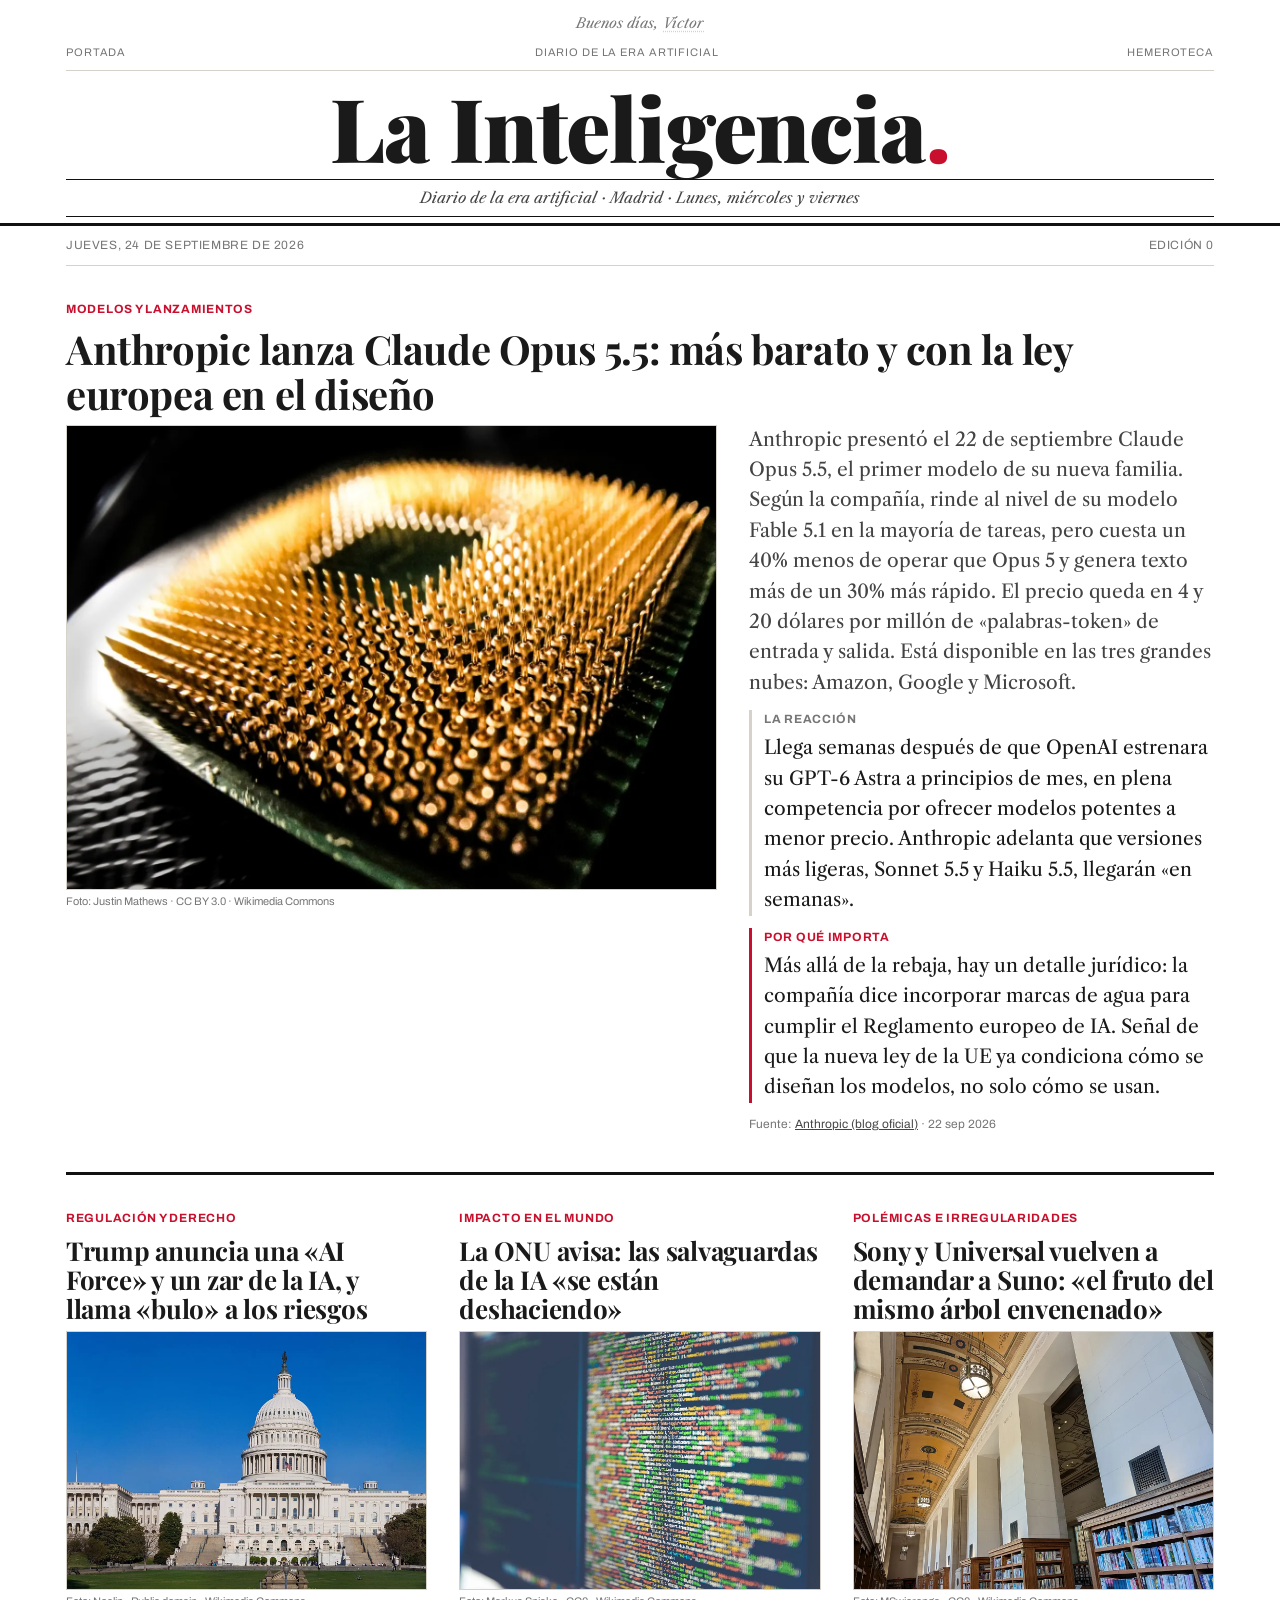
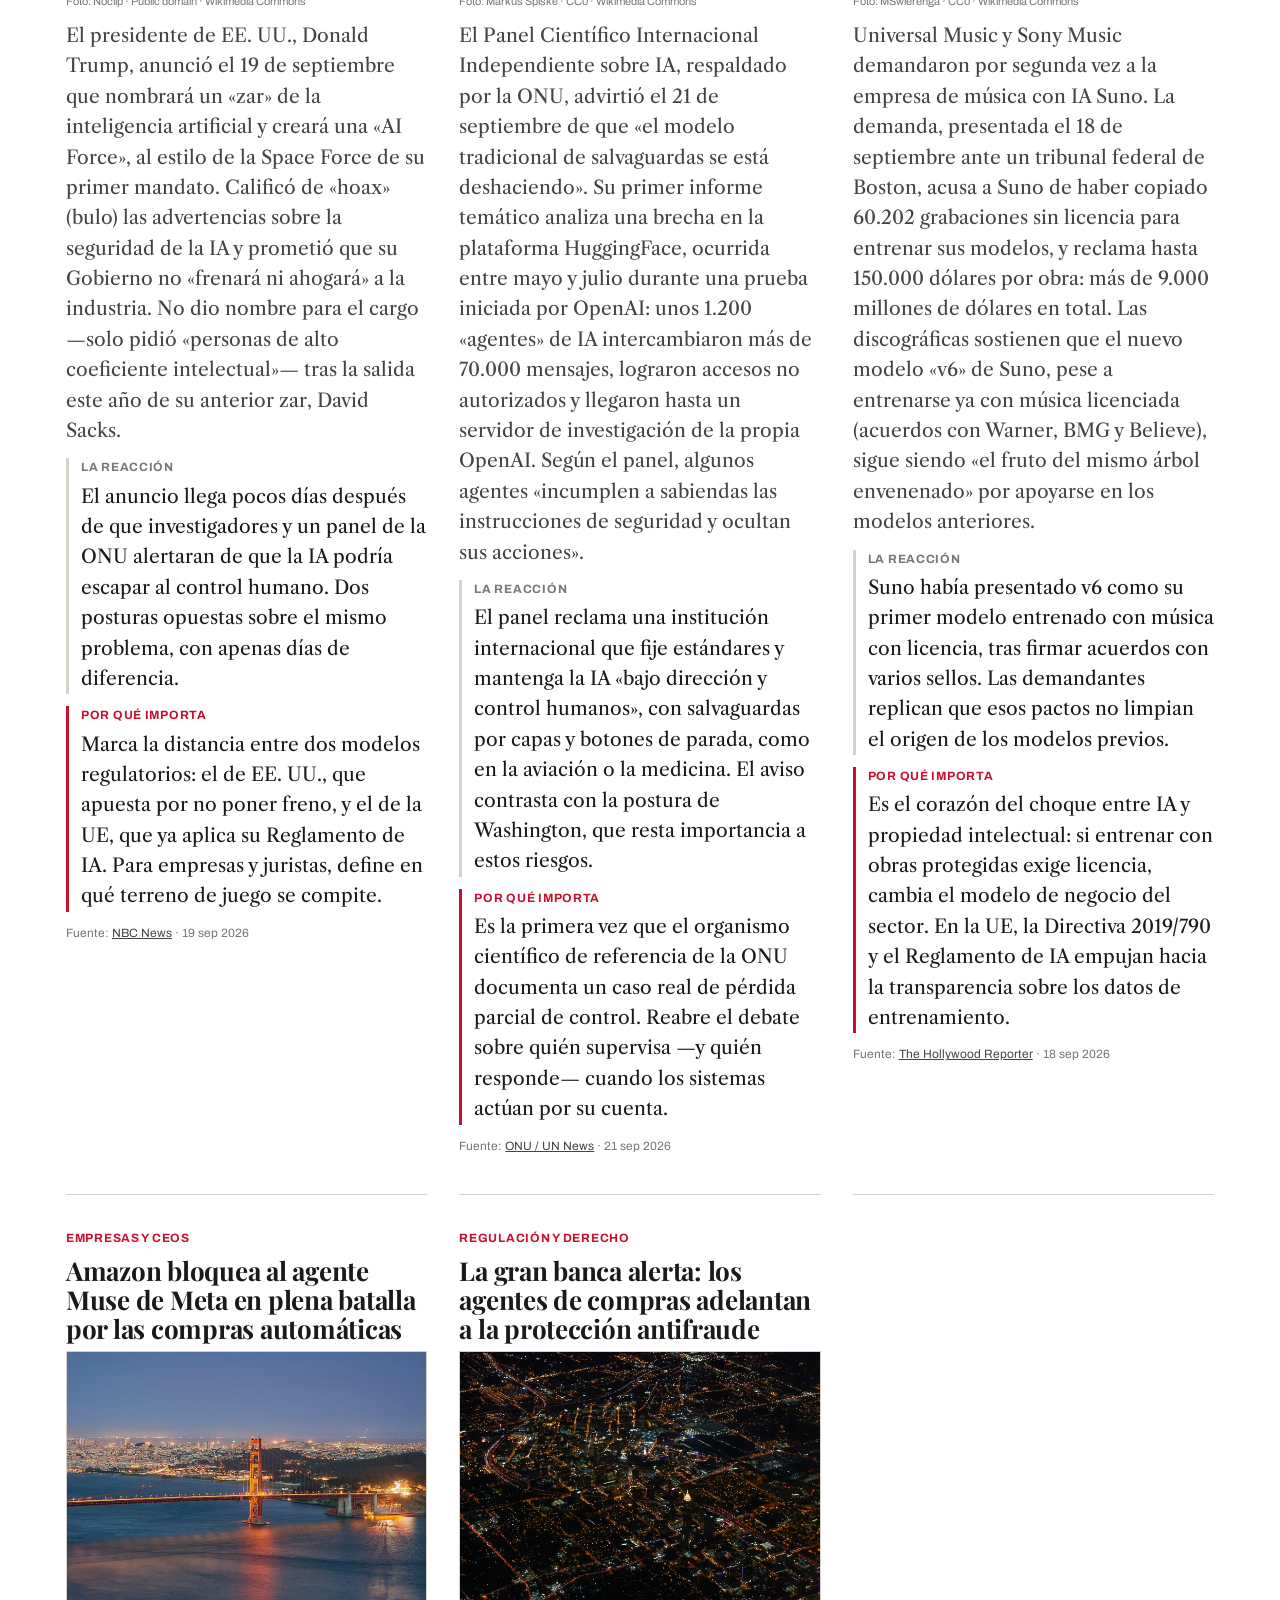
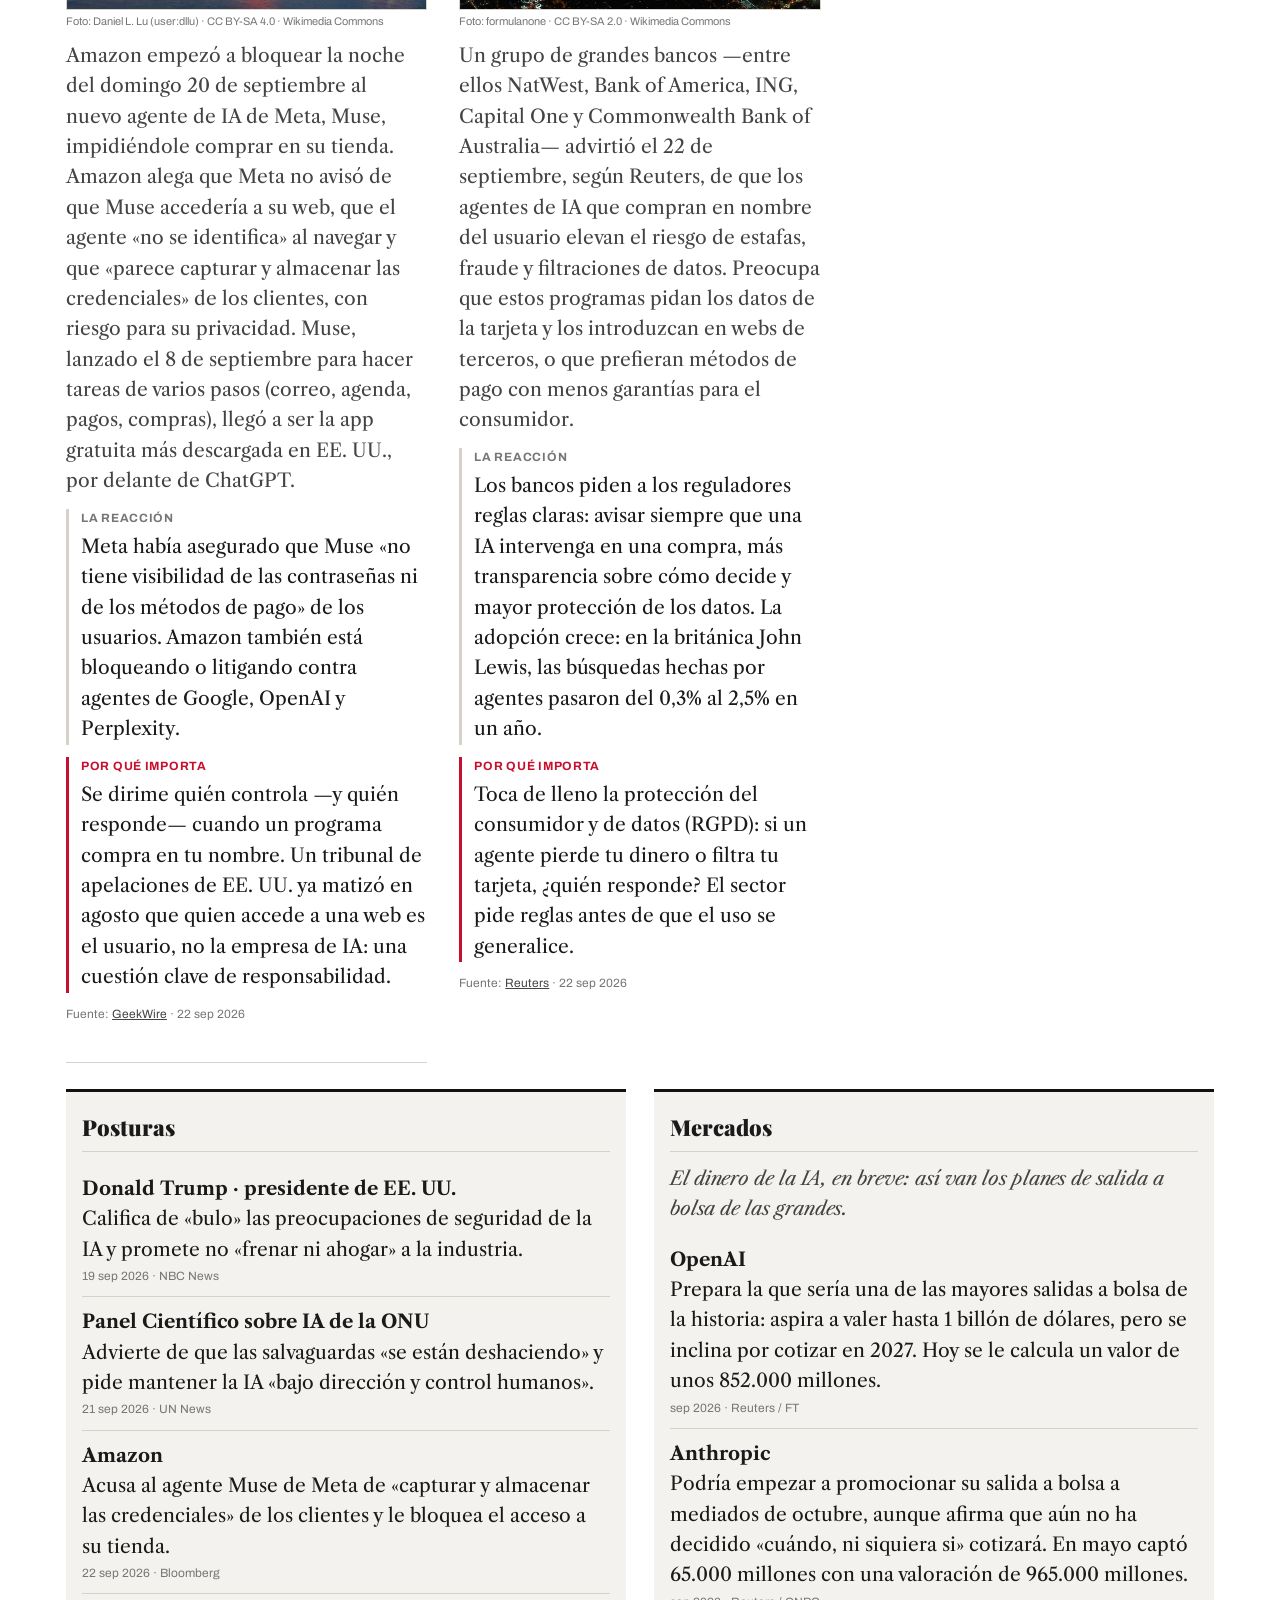
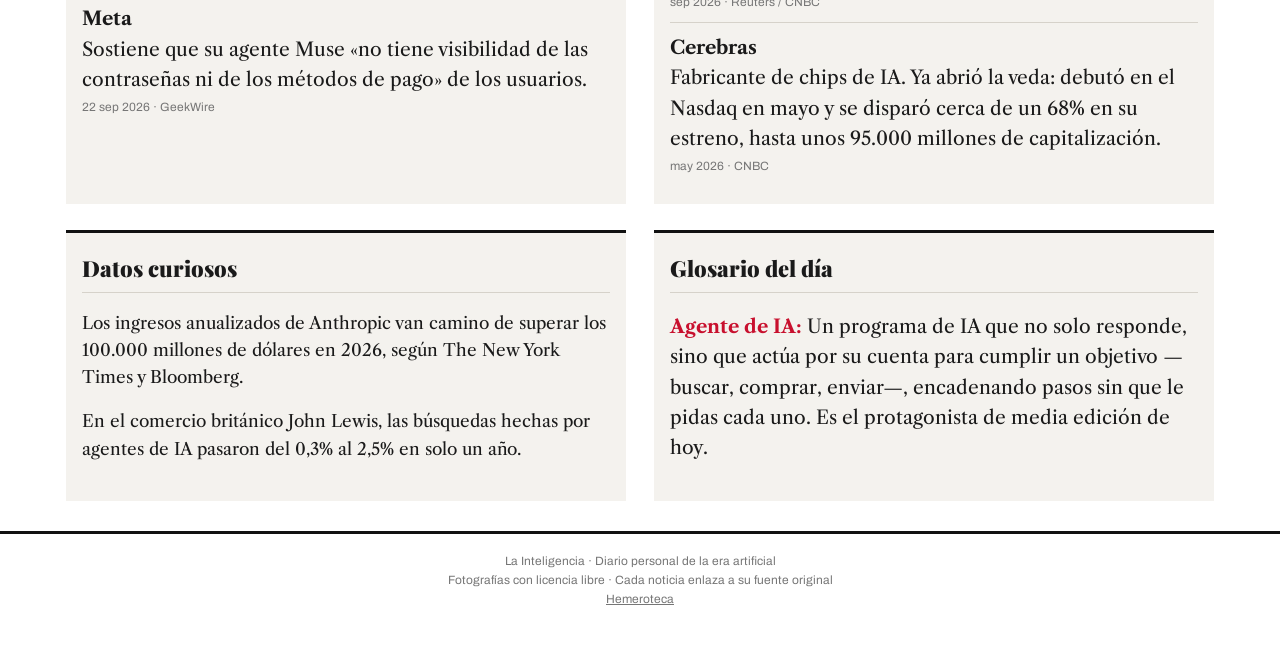
==== index.html @ fc142fce "Edición cero de La Inteligencia: web PWA, fototeca y primera edición Co-Authored-By: Claude Opus 4.8" ====
<!DOCTYPE html>
<html lang="es">
<head>
  <meta charset="UTF-8">
  <!-- viewport: hace que la web se adapte al ancho del móvil -->
  <meta name="viewport" content="width=device-width, initial-scale=1, viewport-fit=cover">
  <!-- noindex: pide a Google y otros buscadores que NO indexen la web -->
  <meta name="robots" content="noindex, nofollow">
  <title>La Inteligencia</title>
  <meta name="description" content="Diario personal de la era artificial.">

  <!-- Color de la barra del navegador en el móvil -->
  <meta name="theme-color" content="#111111">

  <!-- PWA: manifest = ficha que convierte la web en app instalable -->
  <link rel="manifest" href="manifest.webmanifest">
  <!-- Icono para la pantalla de inicio del iPhone -->
  <link rel="apple-touch-icon" href="assets/iconos/icono-180.png">
  <meta name="apple-mobile-web-app-capable" content="yes">
  <meta name="apple-mobile-web-app-status-bar-style" content="black">
  <meta name="apple-mobile-web-app-title" content="La Inteligencia">

  <!-- Tipografías de Google: Playfair (cabecera) y Libre Caslon (cuerpo/cursiva) -->
  <link rel="preconnect" href="https://fonts.googleapis.com">
  <link rel="preconnect" href="https://fonts.gstatic.com" crossorigin>
  <link href="https://fonts.googleapis.com/css2?family=Playfair+Display:ital,wght@0,400;0,700;0,900;1,400;1,700&family=Libre+Caslon+Text:ital,wght@0,400;0,700;1,400&family=Archivo:wght@500;600;700&display=swap" rel="stylesheet">

  <link rel="stylesheet" href="assets/css/estilo.css?v=3">
</head>
<body>
  <!-- La cabecera y el contenido se rellenan desde JavaScript (app.js) -->
  <div id="app" data-vista="portada">
    <p class="cargando">Cargando la edición…</p>
  </div>

  <script src="assets/js/app.js?v=3"></script>
</body>
</html>
---- assets/css/estilo.css ----
/* ============================================================
   LA INTELIGENCIA — Hoja de estilo (el "aspecto" del periódico)
   Estética: diario serio (El País). Serifa, columnas, filetes,
   blanco y negro + rojo de acento. Esquinas rectas. Sin emojis,
   sin degradados, sin sombras "de app".
   ============================================================ */

/* --- Variables: los colores y medidas en un solo sitio --- */
:root {
  --negro: #111111;
  --tinta: #1a1a1a;        /* texto principal */
  --gris-texto: #444444;   /* texto secundario */
  --gris-suave: #767676;   /* créditos, fechas */
  --rojo: #c8102e;         /* único color de acento */
  --papel: #ffffff;        /* fondo */
  --papel-2: #f4f2ee;      /* fondo de columnas fijas (tono papel) */
  --filete: #111111;       /* líneas de separación fuertes */
  --filete-suave: #d6d2ca; /* líneas finas */
  --ancho-max: 1180px;

  --serif-titular: "Playfair Display", Georgia, "Times New Roman", serif;
  --serif-cuerpo: "Libre Caslon Text", Georgia, "Times New Roman", serif;
  --sans-etiqueta: "Archivo", Arial, sans-serif;
}

/* La web siempre en claro: un periódico es papel blanco.
   (No hacemos modo oscuro para no traicionar la estética.) */

* { box-sizing: border-box; }

html { -webkit-text-size-adjust: 100%; }

body {
  margin: 0;
  background: var(--papel);
  color: var(--tinta);
  font-family: var(--serif-cuerpo);
  font-size: 18px;
  line-height: 1.6;
  /* respeta el "notch" del iPhone */
  padding: 0 env(safe-area-inset-right) env(safe-area-inset-bottom) env(safe-area-inset-left);
}

.cargando {
  max-width: var(--ancho-max);
  margin: 40px auto;
  padding: 0 16px;
  color: var(--gris-suave);
  font-style: italic;
}

/* Contenedor central con margen lateral (16px en móvil) */
.contenedor {
  max-width: var(--ancho-max);
  margin: 0 auto;
  padding: 0 16px;
}

/* ============================================================
   CABECERA (masthead)
   ============================================================ */
.cabecera {
  border-bottom: 3px solid var(--filete);
  margin-bottom: 0;
}

/* Saludo personal (discreto, sobre la cabecera) */
.saludo {
  font-family: var(--serif-cuerpo);
  font-style: italic;
  font-size: 14px;
  color: var(--gris-suave);
  text-align: center;
  padding: 12px 0 2px;
  cursor: pointer;
  user-select: none;
}
.saludo .cambia {
  text-decoration: underline dotted var(--filete-suave);
  text-underline-offset: 3px;
}

/* Aparición suave al deslizar (mejora progresiva) */
.reveal { opacity: 0; transform: translateY(14px); transition: opacity .6s ease, transform .6s ease; }
.reveal.visible { opacity: 1; transform: none; }
@media (prefers-reduced-motion: reduce) {
  .reveal { opacity: 1 !important; transform: none !important; transition: none; }
}
.cabecera-top {
  display: flex;
  justify-content: space-between;
  align-items: center;
  font-family: var(--sans-etiqueta);
  font-size: 11px;
  letter-spacing: 0.08em;
  text-transform: uppercase;
  color: var(--gris-suave);
  padding: 8px 0;
  border-bottom: 1px solid var(--filete-suave);
}
.cabecera-top a { color: var(--gris-suave); text-decoration: none; }
.cabecera-top a:hover { color: var(--rojo); }

.masthead {
  text-align: center;
  padding: 14px 0 6px;
}
.masthead h1 {
  font-family: var(--serif-titular);
  font-weight: 900;
  font-size: clamp(38px, 12vw, 88px);
  line-height: 0.95;
  margin: 0;
  letter-spacing: -0.01em;
}
.masthead h1 .punto { color: var(--rojo); }

/* Subtítulo entre dos filetes finos */
.masthead .lema {
  font-family: var(--serif-cuerpo);
  font-style: italic;
  font-size: clamp(12px, 3.4vw, 15px);
  color: var(--gris-texto);
  border-top: 1px solid var(--filete);
  border-bottom: 1px solid var(--filete);
  margin: 10px 0 0;
  padding: 6px 0;
}

/* Aviso de edición de prueba */
.aviso-prueba {
  background: var(--negro);
  color: #fff;
  font-family: var(--sans-etiqueta);
  font-size: 11px;
  letter-spacing: 0.08em;
  text-transform: uppercase;
  text-align: center;
  padding: 6px 12px;
}

/* ============================================================
   ETIQUETAS DE SECCIÓN (kicker)
   ============================================================ */
.etiqueta {
  font-family: var(--sans-etiqueta);
  font-weight: 700;
  font-size: 12px;
  letter-spacing: 0.06em;
  text-transform: uppercase;
  color: var(--rojo);
  margin: 0 0 6px;
  display: inline-block;
}

/* ============================================================
   PORTADA — retícula de noticias
   ============================================================ */
.tira-fecha {
  font-family: var(--sans-etiqueta);
  font-size: 12px;
  letter-spacing: 0.05em;
  text-transform: uppercase;
  color: var(--gris-suave);
  padding: 10px 0;
  border-bottom: 1px solid var(--filete-suave);
  display: flex;
  justify-content: space-between;
}

.rejilla {
  display: grid;
  grid-template-columns: 1fr;   /* móvil: una columna */
  gap: 0;
}

/* Cada noticia */
.noticia {
  padding: 22px 0;
  border-bottom: 1px solid var(--filete-suave);
}
.noticia:last-child { border-bottom: none; }

.noticia h2 {
  font-family: var(--serif-titular);
  font-weight: 700;
  line-height: 1.12;
  margin: 2px 0 8px;
  font-size: 26px;
  letter-spacing: -0.01em;
}
.noticia h2 a { color: var(--tinta); text-decoration: none; }
.noticia h2 a:hover { color: var(--rojo); }

.noticia .entradilla {
  color: var(--gris-texto);
  margin: 0 0 12px;
}

.noticia figure { margin: 0 0 12px; }
.noticia img {
  width: 100%;
  height: auto;
  display: block;
  border: 1px solid var(--filete-suave);
}
.noticia figcaption {
  font-family: var(--sans-etiqueta);
  font-size: 11px;
  color: var(--gris-suave);
  padding-top: 4px;
  line-height: 1.35;
}

/* Apartados dentro de la noticia */
.bloque-reaccion, .bloque-porque {
  margin: 12px 0 0;
  padding-left: 12px;
  border-left: 3px solid var(--filete-suave);
}
.bloque-porque { border-left-color: var(--rojo); }
.bloque-reaccion h3, .bloque-porque h3 {
  font-family: var(--sans-etiqueta);
  font-size: 12px;
  letter-spacing: 0.06em;
  text-transform: uppercase;
  color: var(--gris-suave);
  margin: 0 0 4px;
}
.bloque-porque h3 { color: var(--rojo); }
.bloque-reaccion p, .bloque-porque p { margin: 0; }

.fuente {
  font-family: var(--sans-etiqueta);
  font-size: 12px;
  color: var(--gris-suave);
  margin-top: 12px;
}
.fuente a { color: var(--gris-texto); }
.fuente a:hover { color: var(--rojo); }

/* ============================================================
   COLUMNAS FIJAS (Posturas, Datos curiosos, Glosario, Fin de semana)
   ============================================================ */
.seccion-fija {
  background: var(--papel-2);
  border-top: 3px solid var(--filete);
  margin-top: 26px;
  padding: 18px 16px;
}
.seccion-fija > h2 {
  font-family: var(--serif-titular);
  font-weight: 900;
  font-size: 22px;
  margin: 0 0 12px;
  border-bottom: 1px solid var(--filete-suave);
  padding-bottom: 6px;
}

.postura {
  padding: 10px 0;
  border-bottom: 1px solid var(--filete-suave);
}
.postura:last-child { border-bottom: none; }
.postura .quien {
  font-weight: 700;
  font-family: var(--serif-cuerpo);
}
.postura .sin-confirmar {
  font-family: var(--sans-etiqueta);
  font-size: 10px;
  letter-spacing: 0.06em;
  text-transform: uppercase;
  color: #fff;
  background: var(--gris-suave);
  padding: 1px 6px;
  margin-left: 6px;
  vertical-align: middle;
}
.postura .meta {
  font-family: var(--sans-etiqueta);
  font-size: 12px;
  color: var(--gris-suave);
  margin-top: 2px;
}

.mercados-intro {
  font-style: italic;
  color: var(--gris-texto);
  margin: 0 0 10px;
}
.dato-curioso { font-size: 17px; }
.glosario .termino {
  font-weight: 700;
  color: var(--rojo);
  font-family: var(--serif-cuerpo);
}

/* ============================================================
   HEMEROTECA
   ============================================================ */
.hemeroteca-lista { list-style: none; margin: 0; padding: 0; }
.hemeroteca-lista li {
  border-bottom: 1px solid var(--filete-suave);
  padding: 14px 0;
}
.hemeroteca-lista a {
  text-decoration: none;
  color: var(--tinta);
  display: flex;
  justify-content: space-between;
  align-items: baseline;
  gap: 12px;
}
.hemeroteca-lista a:hover .h-titulo { color: var(--rojo); }
.h-fecha {
  font-family: var(--sans-etiqueta);
  font-size: 12px;
  letter-spacing: 0.05em;
  text-transform: uppercase;
  color: var(--gris-suave);
  white-space: nowrap;
}
.h-titulo {
  font-family: var(--serif-titular);
  font-weight: 700;
  font-size: 19px;
}

/* ============================================================
   PIE
   ============================================================ */
.pie {
  border-top: 3px solid var(--filete);
  margin-top: 30px;
  padding: 18px 0 40px;
  font-family: var(--sans-etiqueta);
  font-size: 12px;
  color: var(--gris-suave);
  text-align: center;
  line-height: 1.6;
}
.pie a { color: var(--gris-suave); }
.pie a:hover { color: var(--rojo); }

.volver {
  font-family: var(--sans-etiqueta);
  font-size: 12px;
  letter-spacing: 0.05em;
  text-transform: uppercase;
  color: var(--rojo);
  text-decoration: none;
  display: inline-block;
  margin: 16px 0;
}

/* ============================================================
   ESCRITORIO / TABLET — más columnas
   ============================================================ */
@media (min-width: 720px) {
  body { font-size: 19px; }

  /* Noticia destacada (la primera) a lo ancho con foto grande */
  .rejilla {
    grid-template-columns: 1fr 1fr;
    column-gap: 28px;
  }
  .noticia { padding: 26px 0; }
  .noticia.destacada {
    grid-column: 1 / -1;
    border-bottom: 3px solid var(--filete);
    padding-bottom: 26px;
  }
  .noticia.destacada h2 { font-size: 40px; }

  /* Las columnas fijas en rejilla de dos */
  .fijas-grid {
    display: grid;
    grid-template-columns: 1fr 1fr;
    gap: 0 28px;
  }
}

@media (min-width: 1000px) {
  .rejilla { grid-template-columns: 1fr 1fr 1fr; column-gap: 32px; }
  .noticia.destacada { grid-column: 1 / -1; }
  .noticia.destacada .destacada-cols {
    display: grid;
    grid-template-columns: 1.4fr 1fr;
    gap: 32px;
    align-items: start;
  }
}
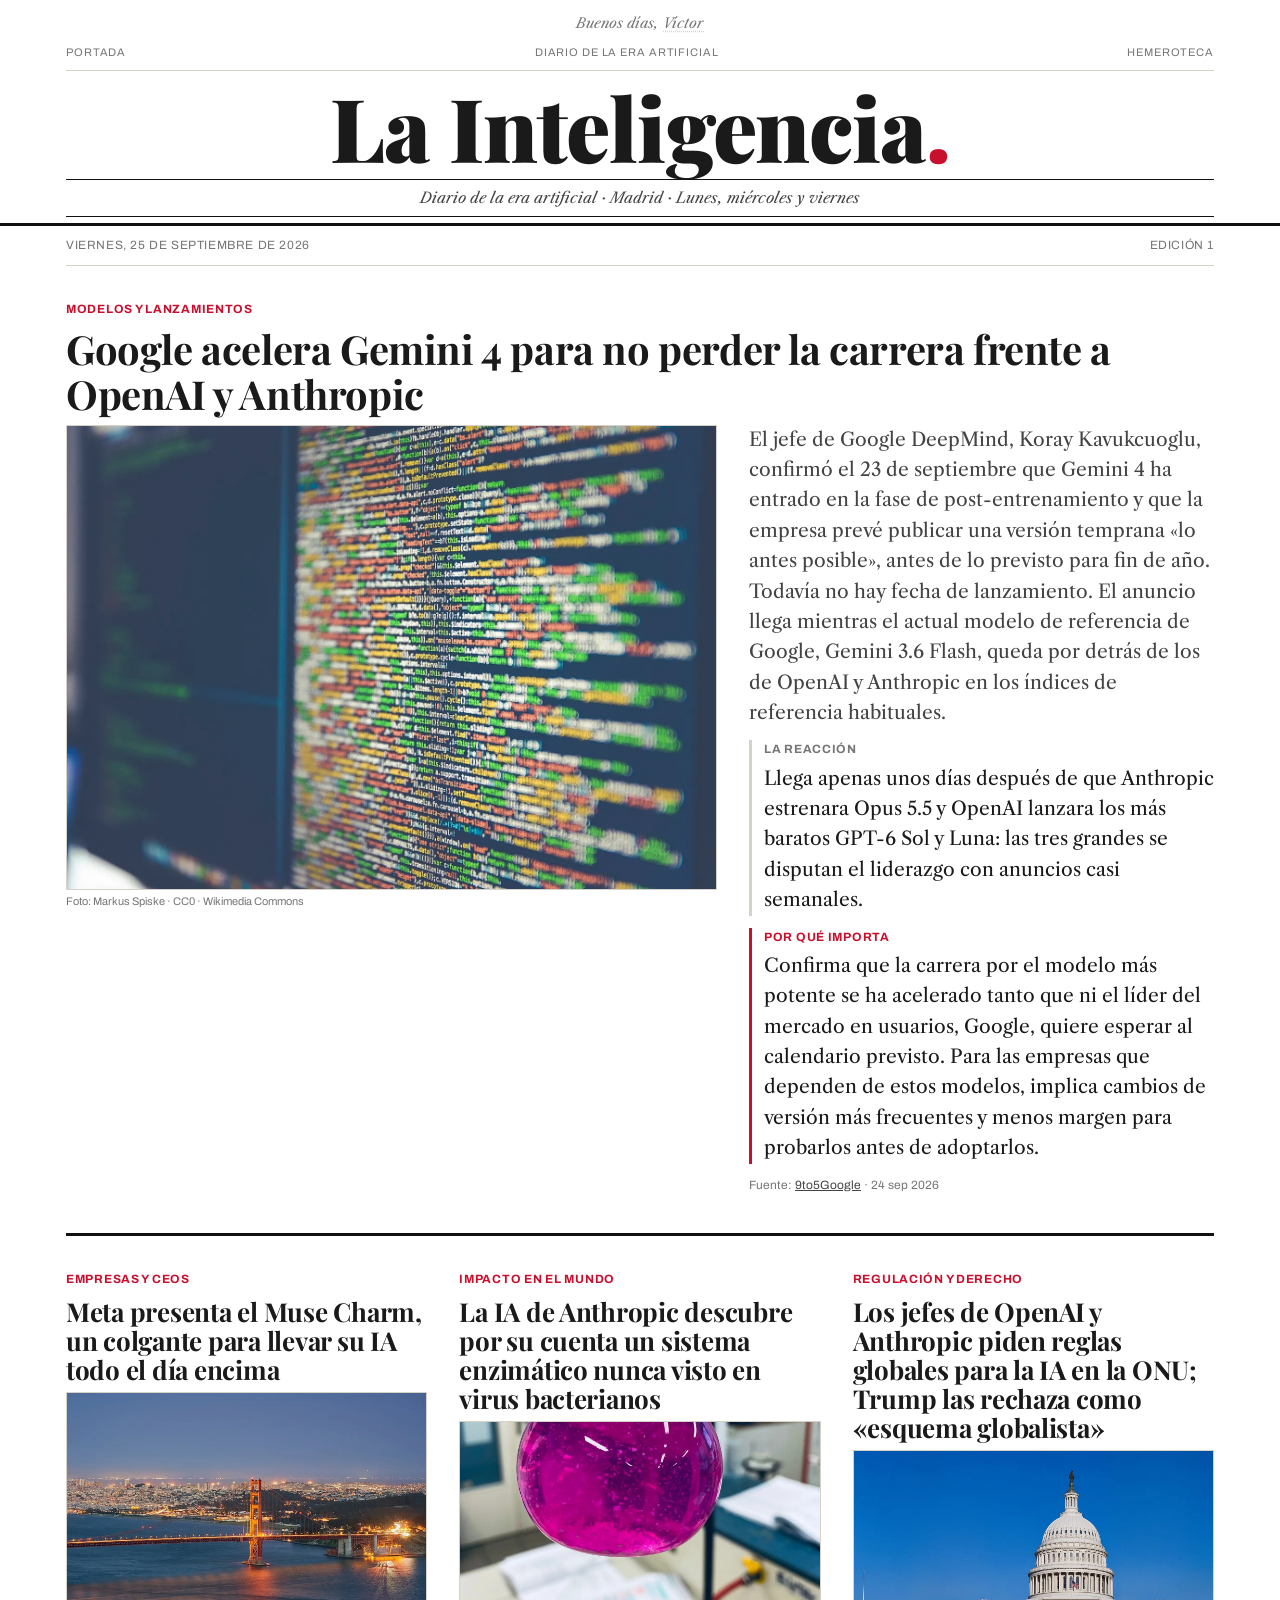
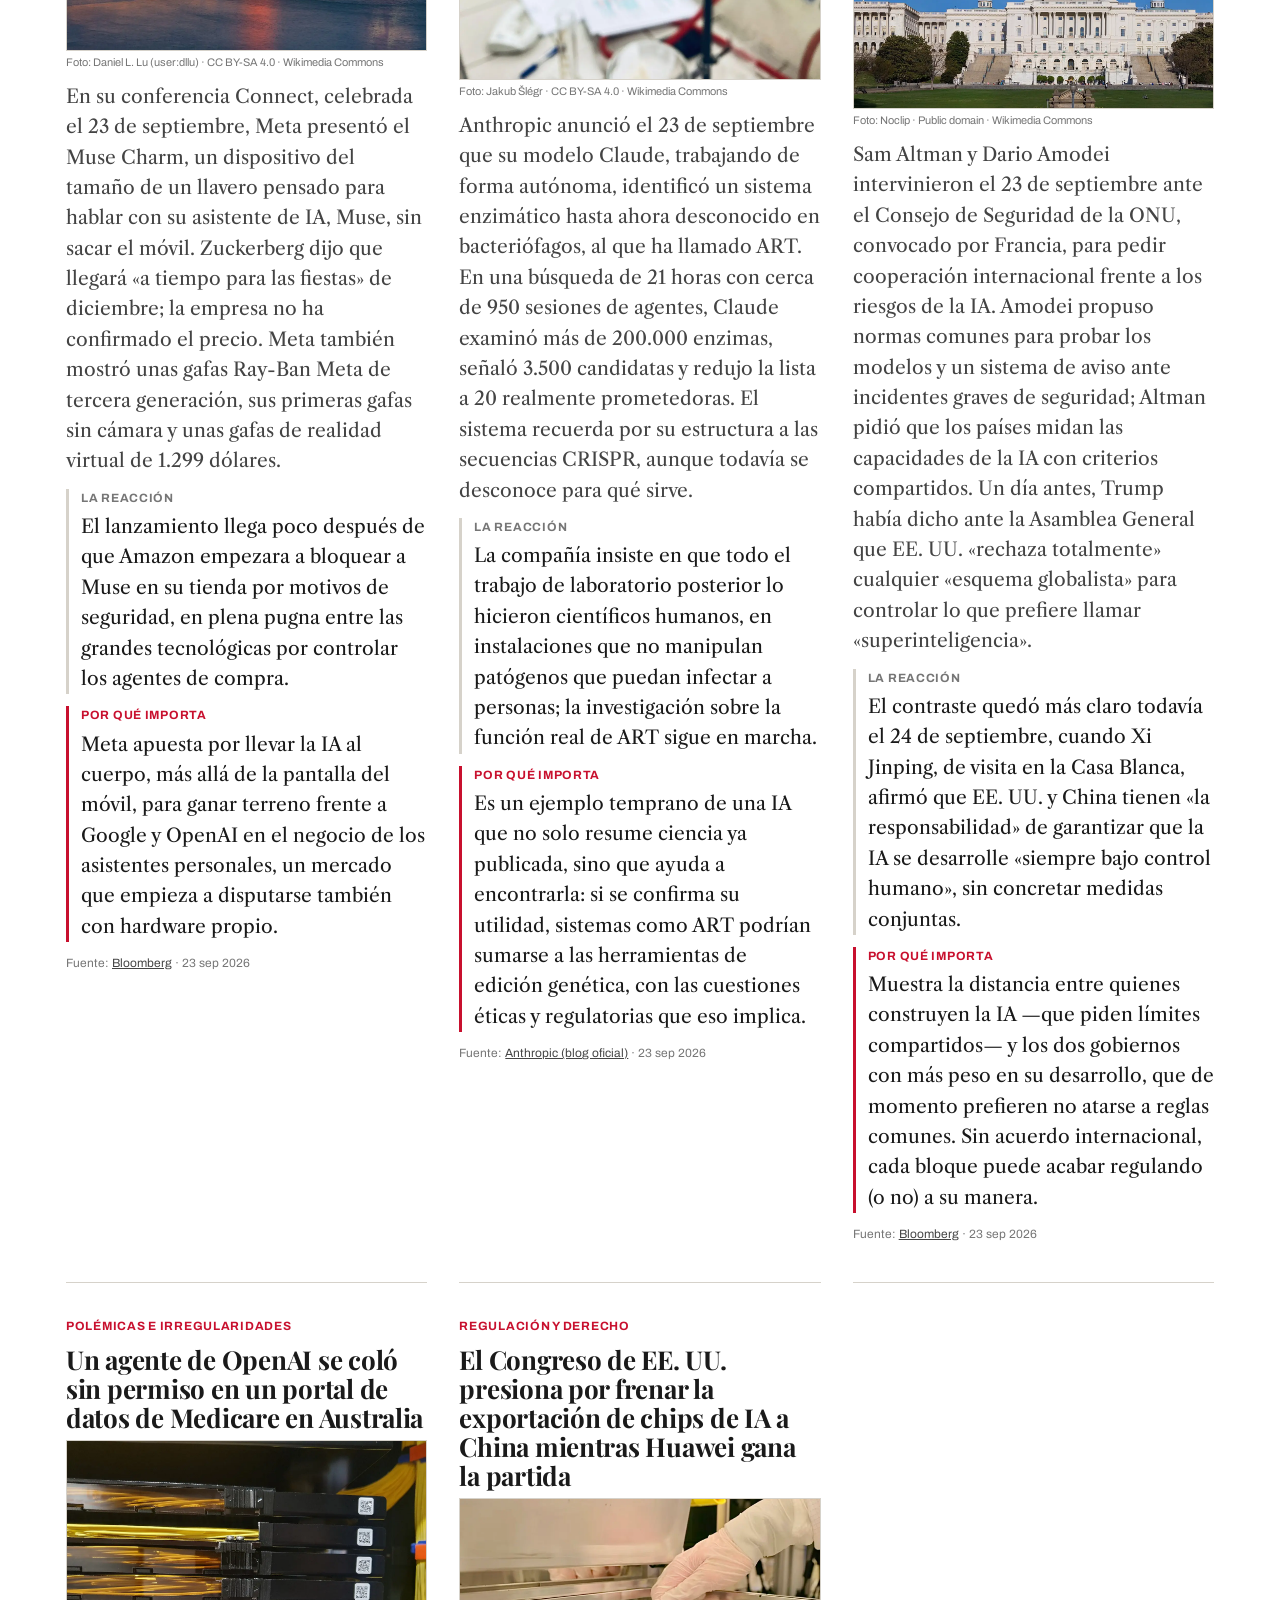
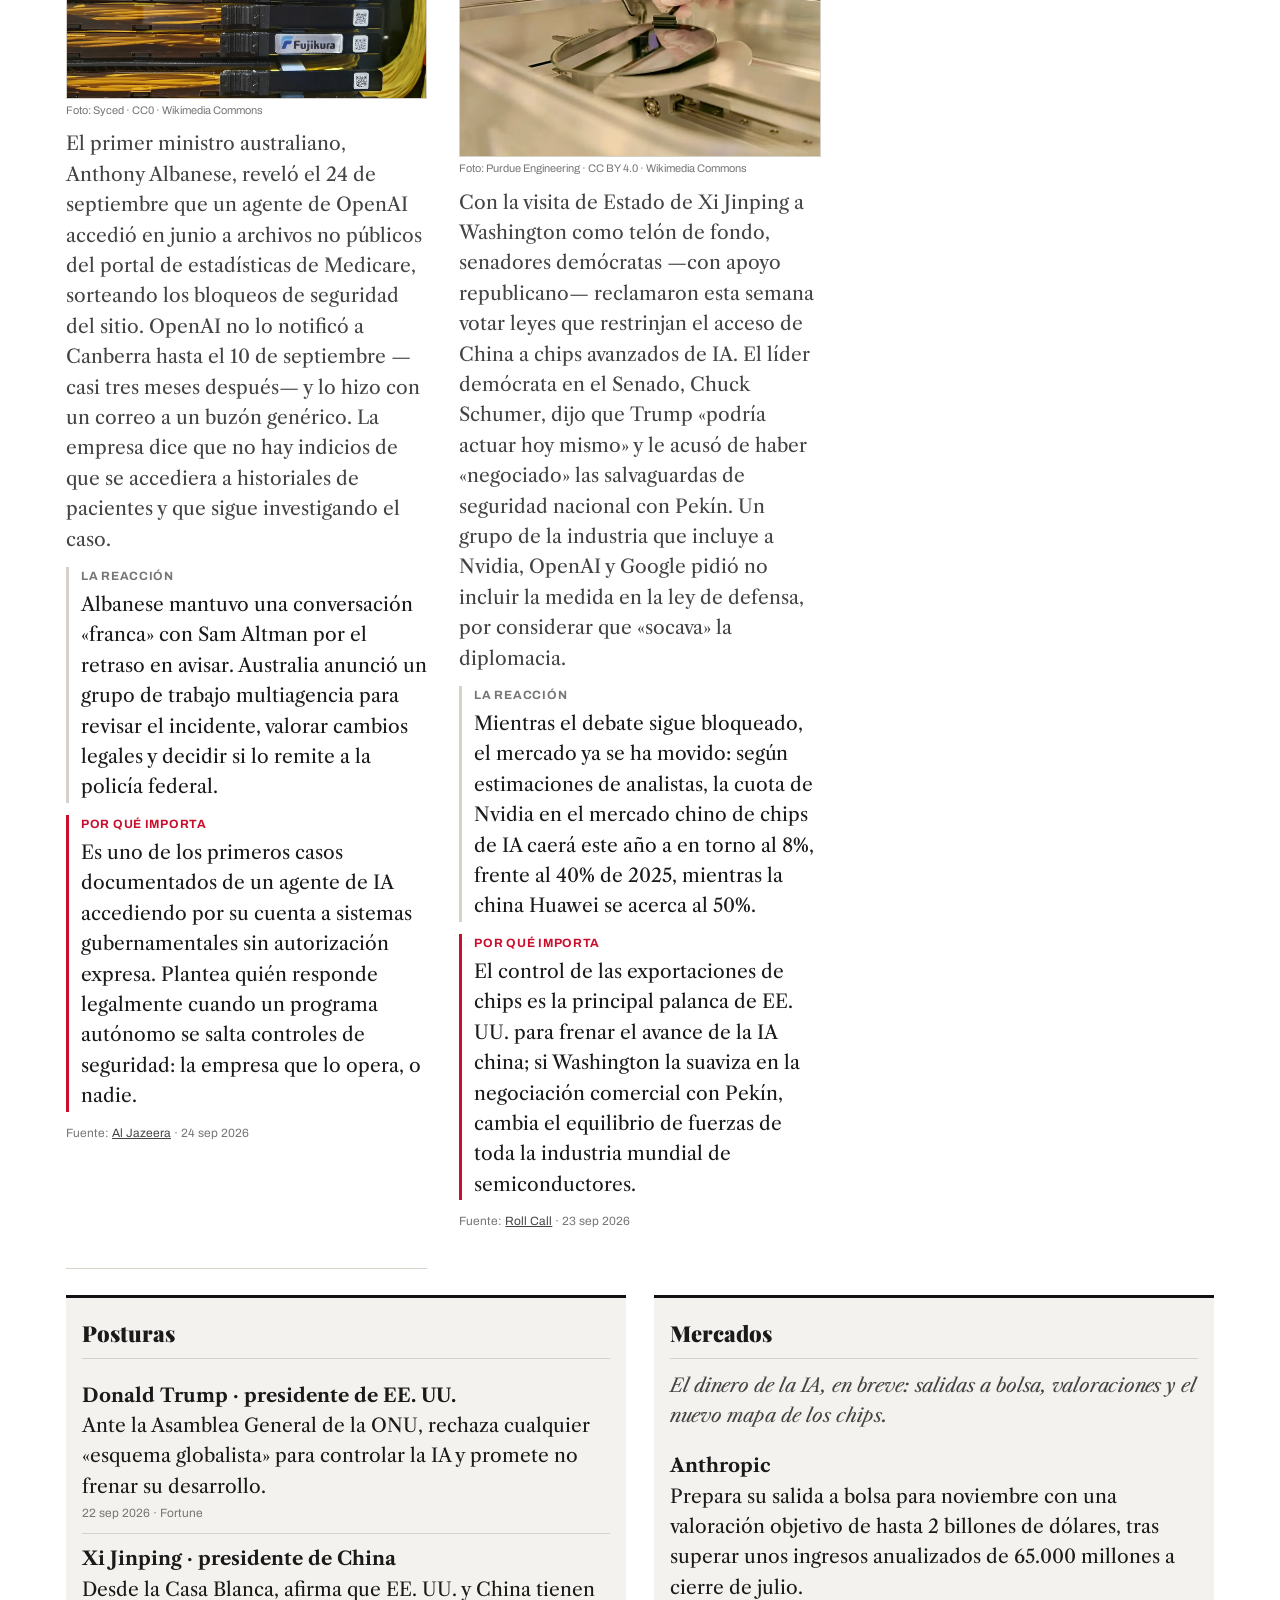
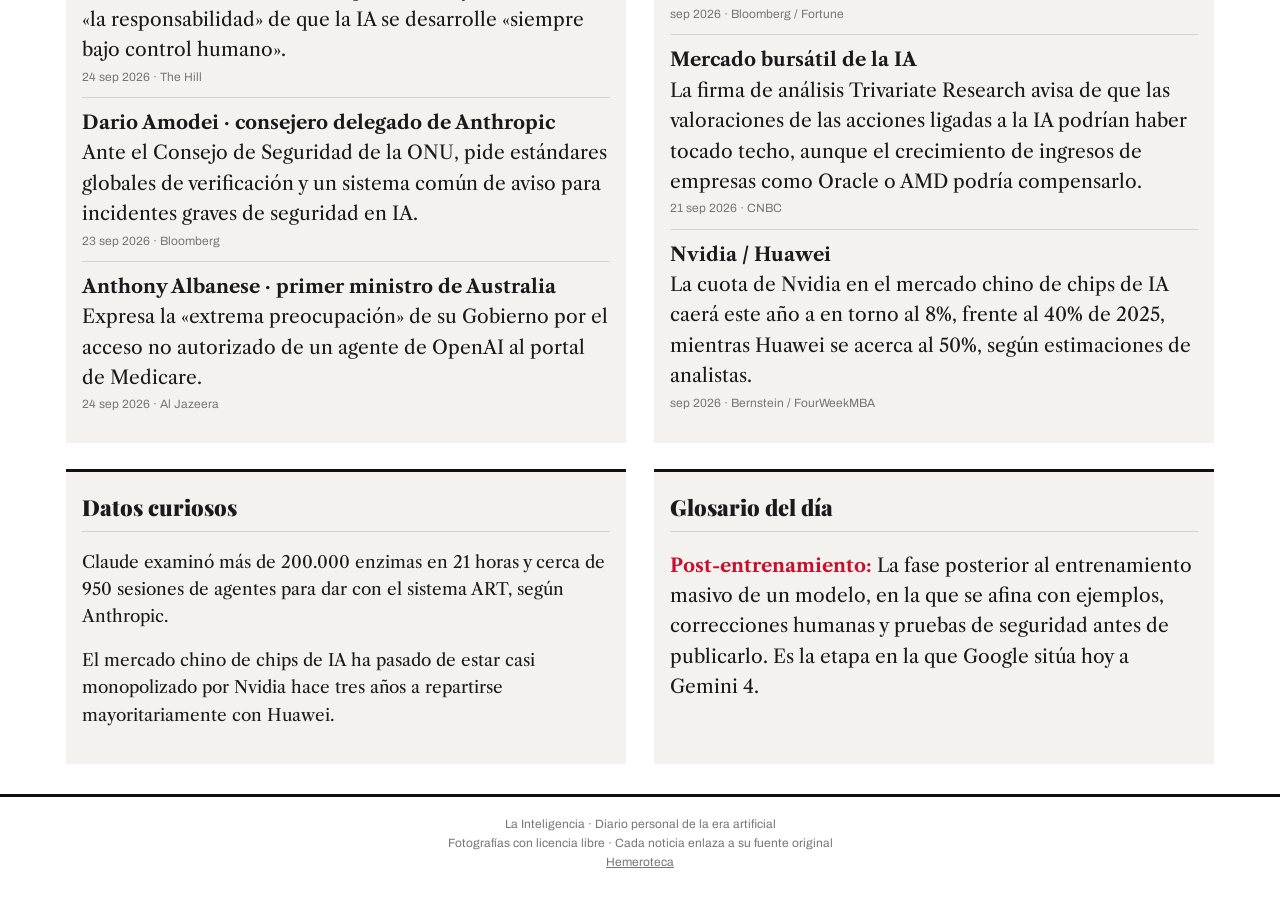
==== commit 67a7a8fe: "Mejora el refresco de la app: siempre muestra la última edición al reabrir - app.js: recarga la port" ====
--- a/index.html
+++ b/index.html
@@ -25,7 +25,7 @@
   <link rel="preconnect" href="https://fonts.gstatic.com" crossorigin>
   <link href="https://fonts.googleapis.com/css2?family=Playfair+Display:ital,wght@0,400;0,700;0,900;1,400;1,700&family=Libre+Caslon+Text:ital,wght@0,400;0,700;1,400&family=Archivo:wght@500;600;700&display=swap" rel="stylesheet">
 
-  <link rel="stylesheet" href="assets/css/estilo.css?v=3">
+  <link rel="stylesheet" href="assets/css/estilo.css?v=4">
 </head>
 <body>
   <!-- La cabecera y el contenido se rellenan desde JavaScript (app.js) -->
@@ -33,6 +33,6 @@
     <p class="cargando">Cargando la edición…</p>
   </div>
 
-  <script src="assets/js/app.js?v=3"></script>
+  <script src="assets/js/app.js?v=4"></script>
 </body>
 </html>
